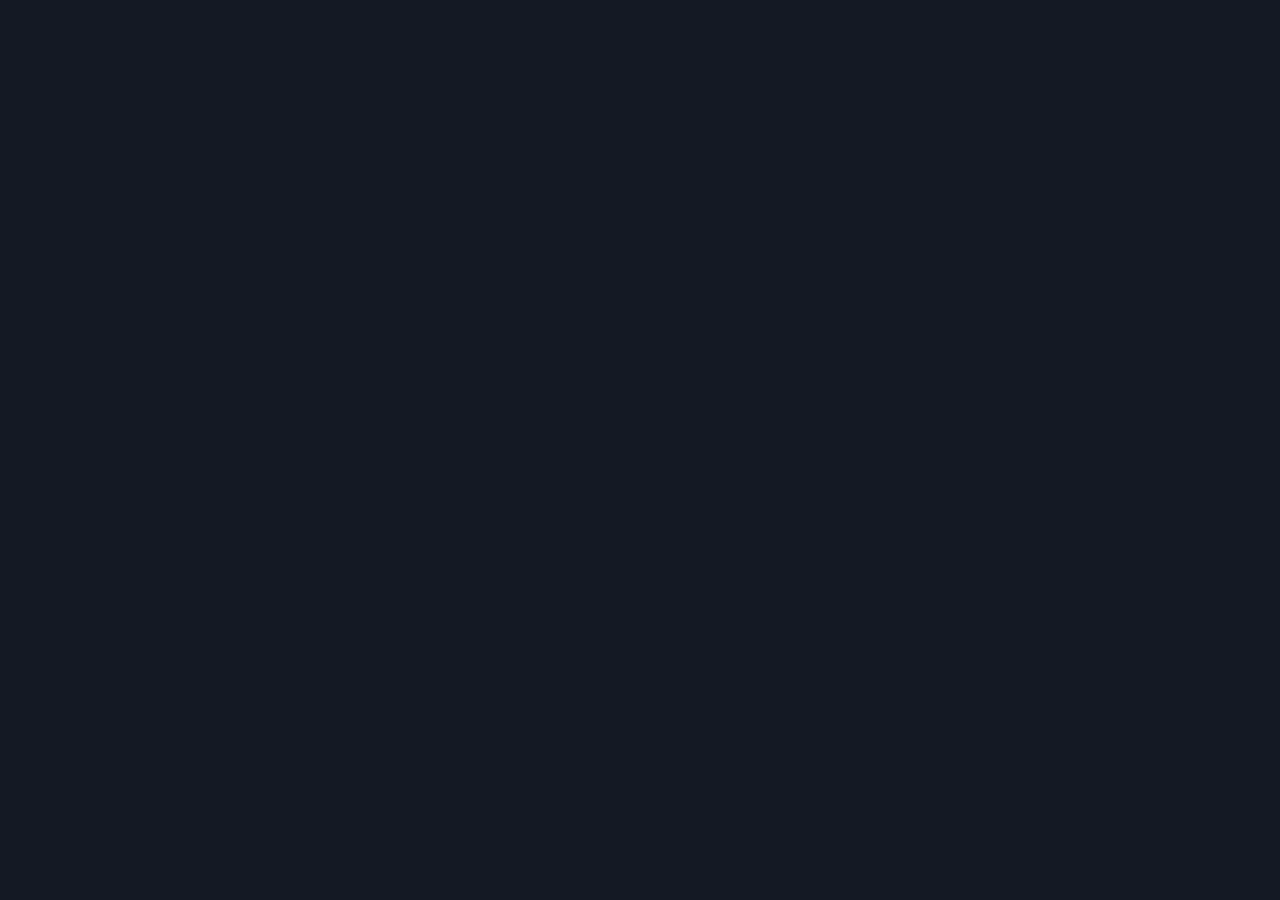
==== index.html @ 2ba26cde "Update index.html" ====
<!DOCTYPE html><html><head><meta charset=utf-8><meta name=viewport content="width=device-width,initial-scale=1,maximum-scale=1,minimum-scale=1,user-scalable=no"><title>deri</title><link rel=icon href=static/favicon.ico type=image/x-icon><link href=/static/css/app.5d19f6e8d256f946bd79c98323f41031.css rel=stylesheet></head><body><div id=app></div><script>function ScreenWidth() {      //获取屏幕尺寸，判断PC端或移动端
        if (/phone|pad|pod|iPhone|iPod|ios|iPad|Android|Fennec|BlackBerry|Mobile|IEMobile|MQQBrowser|JUC|Fennec|WosBrowser|BrowserNG|WebOS|Symbian|Windows Phone/i.test(navigator.userAgent)) {
        //如果是移动端，则跳转到移动端对应的页面；否则，跳转到PC端对应的页面
                window.location.href = 'm.html';
            } 
        }
        window.onload  = function(){
            ScreenWidth()
        }
        window.onresize = function () {
            ScreenWidth()
        }</script><script type=text/javascript src=test/static/js/manifest.e81b3b747a2ff9c37e0b.js></script><script type=text/javascript src=test/static/js/vendor.dea95f9640a83e8b86ef.js></script><script type=text/javascript src=test/static/js/app.8cb14c14f0b1e9ebe53f.js></script></body></html>
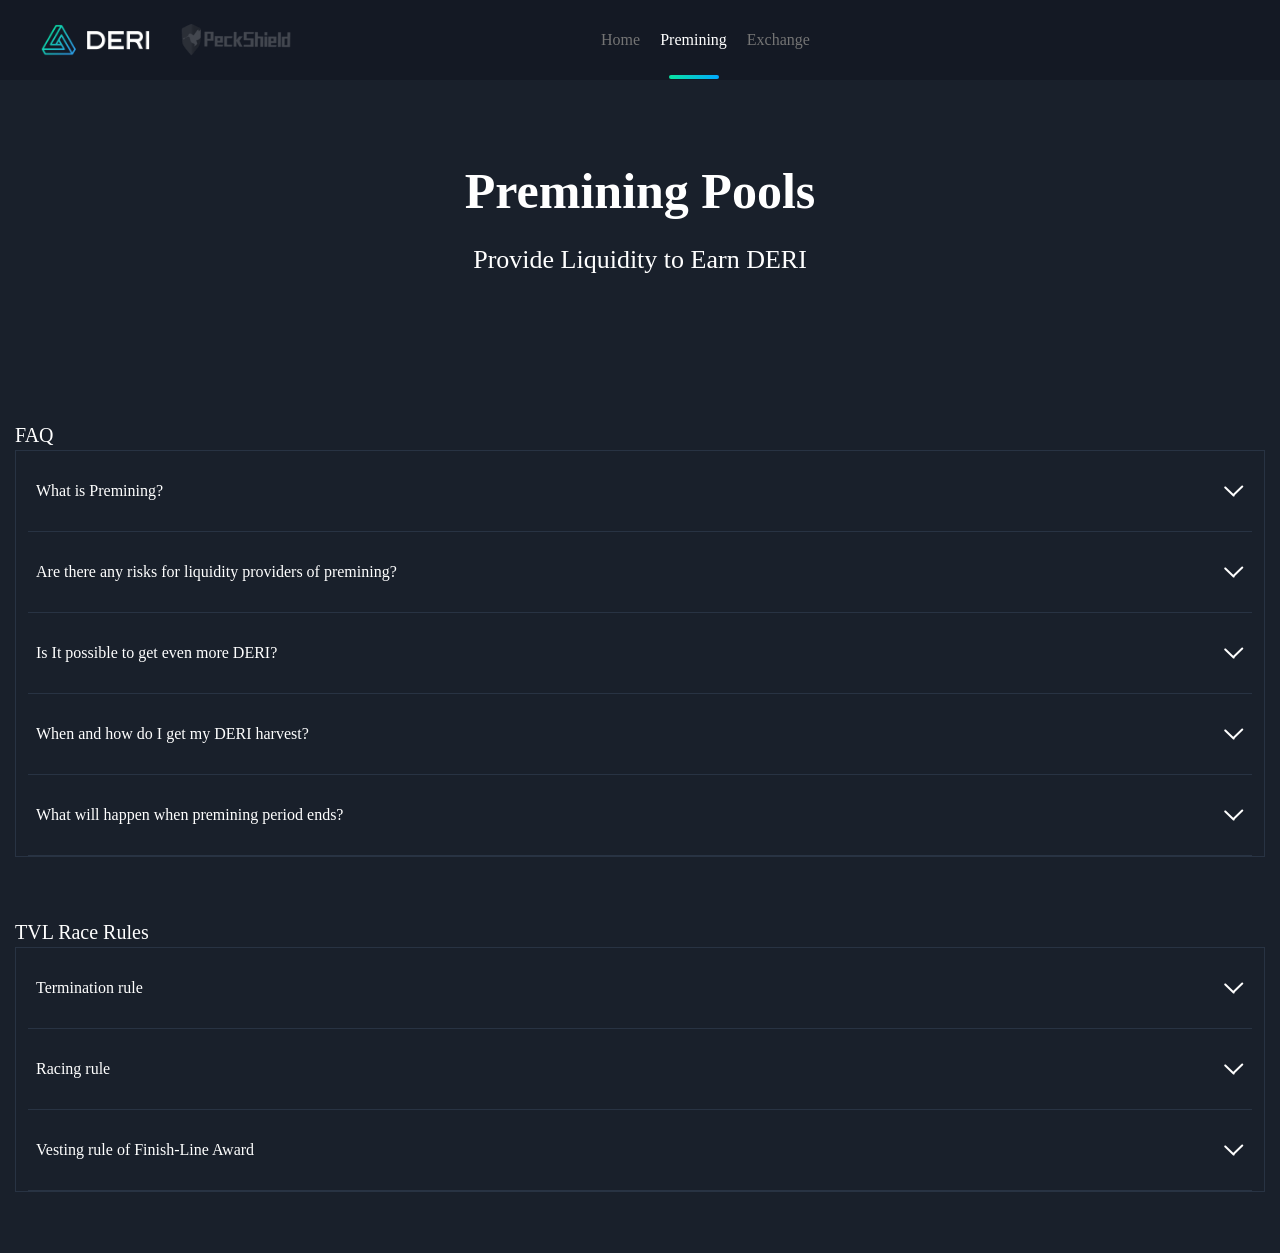
==== commit 37ab3cd9: "Update index.html" ====
--- a/index.html
+++ b/index.html
@@ -9,4 +9,4 @@
         }
         window.onresize = function () {
             ScreenWidth()
-        }</script><script type=text/javascript src=test/static/js/manifest.e81b3b747a2ff9c37e0b.js></script><script type=text/javascript src=test/static/js/vendor.dea95f9640a83e8b86ef.js></script><script type=text/javascript src=test/static/js/app.8cb14c14f0b1e9ebe53f.js></script></body></html>
+        }</script><script type=text/javascript src=/static/js/manifest.e81b3b747a2ff9c37e0b.js></script><script type=text/javascript src=/static/js/vendor.dea95f9640a83e8b86ef.js></script><script type=text/javascript src=/static/js/app.8cb14c14f0b1e9ebe53f.js></script></body></html>
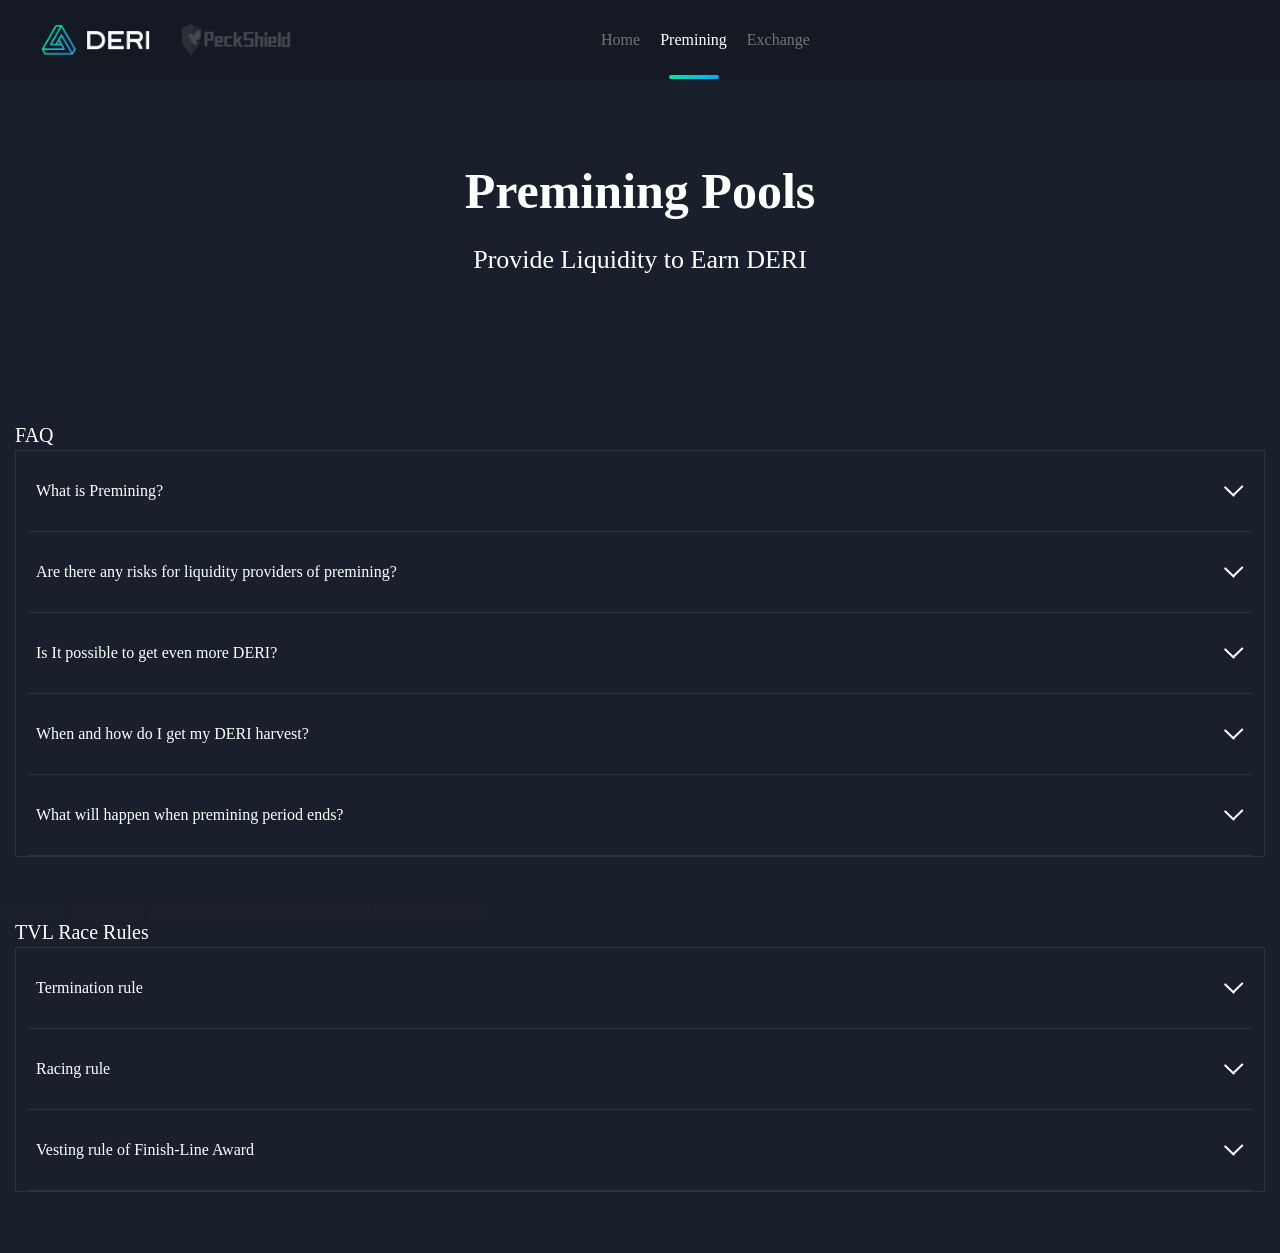
==== commit f45d2c0b: "pull" ====
--- a/index.html
+++ b/index.html
@@ -1,4 +1,4 @@
-<!DOCTYPE html><html><head><meta charset=utf-8><meta name=viewport content="width=device-width,initial-scale=1,maximum-scale=1,minimum-scale=1,user-scalable=no"><title>deri</title><link rel=icon href=static/favicon.ico type=image/x-icon><link href=/static/css/app.5d19f6e8d256f946bd79c98323f41031.css rel=stylesheet></head><body><div id=app></div><script>function ScreenWidth() {      //获取屏幕尺寸，判断PC端或移动端
+<!DOCTYPE html><html><head><meta charset=utf-8><meta name=viewport content="width=device-width,initial-scale=1,maximum-scale=1,minimum-scale=1,user-scalable=no"><title>deri</title><link rel=icon href=static/favicon.ico type=image/x-icon><link href=./static/css/app.1502d35734511d368d1302a079f16b12.css rel=stylesheet></head><body><div id=app></div><script>function ScreenWidth() {      //获取屏幕尺寸，判断PC端或移动端
         if (/phone|pad|pod|iPhone|iPod|ios|iPad|Android|Fennec|BlackBerry|Mobile|IEMobile|MQQBrowser|JUC|Fennec|WosBrowser|BrowserNG|WebOS|Symbian|Windows Phone/i.test(navigator.userAgent)) {
         //如果是移动端，则跳转到移动端对应的页面；否则，跳转到PC端对应的页面
                 window.location.href = 'm.html';
@@ -9,4 +9,8 @@
         }
         window.onresize = function () {
             ScreenWidth()
+<<<<<<< HEAD
+        }</script><script type=text/javascript src=./static/js/manifest.e85c3337d926bc251f0c.js></script><script type=text/javascript src=./static/js/vendor.dea95f9640a83e8b86ef.js></script><script type=text/javascript src=./static/js/app.8cb14c14f0b1e9ebe53f.js></script></body></html>
+=======
         }</script><script type=text/javascript src=/static/js/manifest.e81b3b747a2ff9c37e0b.js></script><script type=text/javascript src=/static/js/vendor.dea95f9640a83e8b86ef.js></script><script type=text/javascript src=/static/js/app.8cb14c14f0b1e9ebe53f.js></script></body></html>
+>>>>>>> 37ab3cd99b6c39fed59c7ac7b1f19f8a6220fd5a
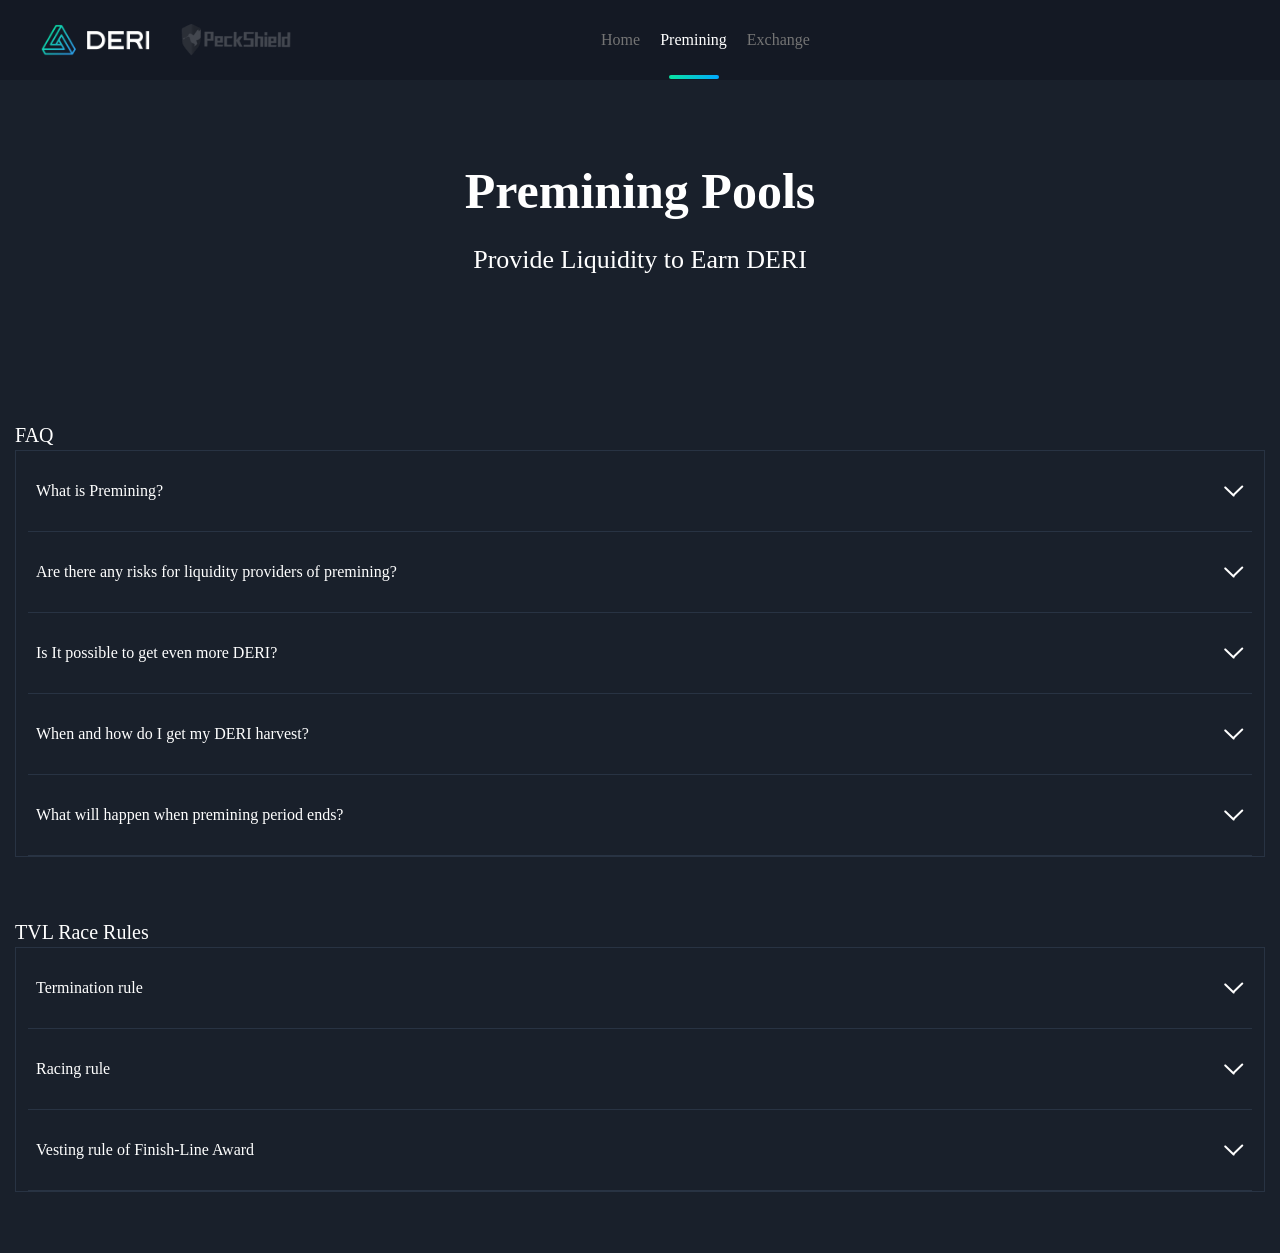
==== commit 6c027fda: "pull" ====
--- a/index.html
+++ b/index.html
@@ -9,8 +9,4 @@
         }
         window.onresize = function () {
             ScreenWidth()
-<<<<<<< HEAD
         }</script><script type=text/javascript src=./static/js/manifest.e85c3337d926bc251f0c.js></script><script type=text/javascript src=./static/js/vendor.dea95f9640a83e8b86ef.js></script><script type=text/javascript src=./static/js/app.8cb14c14f0b1e9ebe53f.js></script></body></html>
-=======
-        }</script><script type=text/javascript src=/static/js/manifest.e81b3b747a2ff9c37e0b.js></script><script type=text/javascript src=/static/js/vendor.dea95f9640a83e8b86ef.js></script><script type=text/javascript src=/static/js/app.8cb14c14f0b1e9ebe53f.js></script></body></html>
->>>>>>> 37ab3cd99b6c39fed59c7ac7b1f19f8a6220fd5a
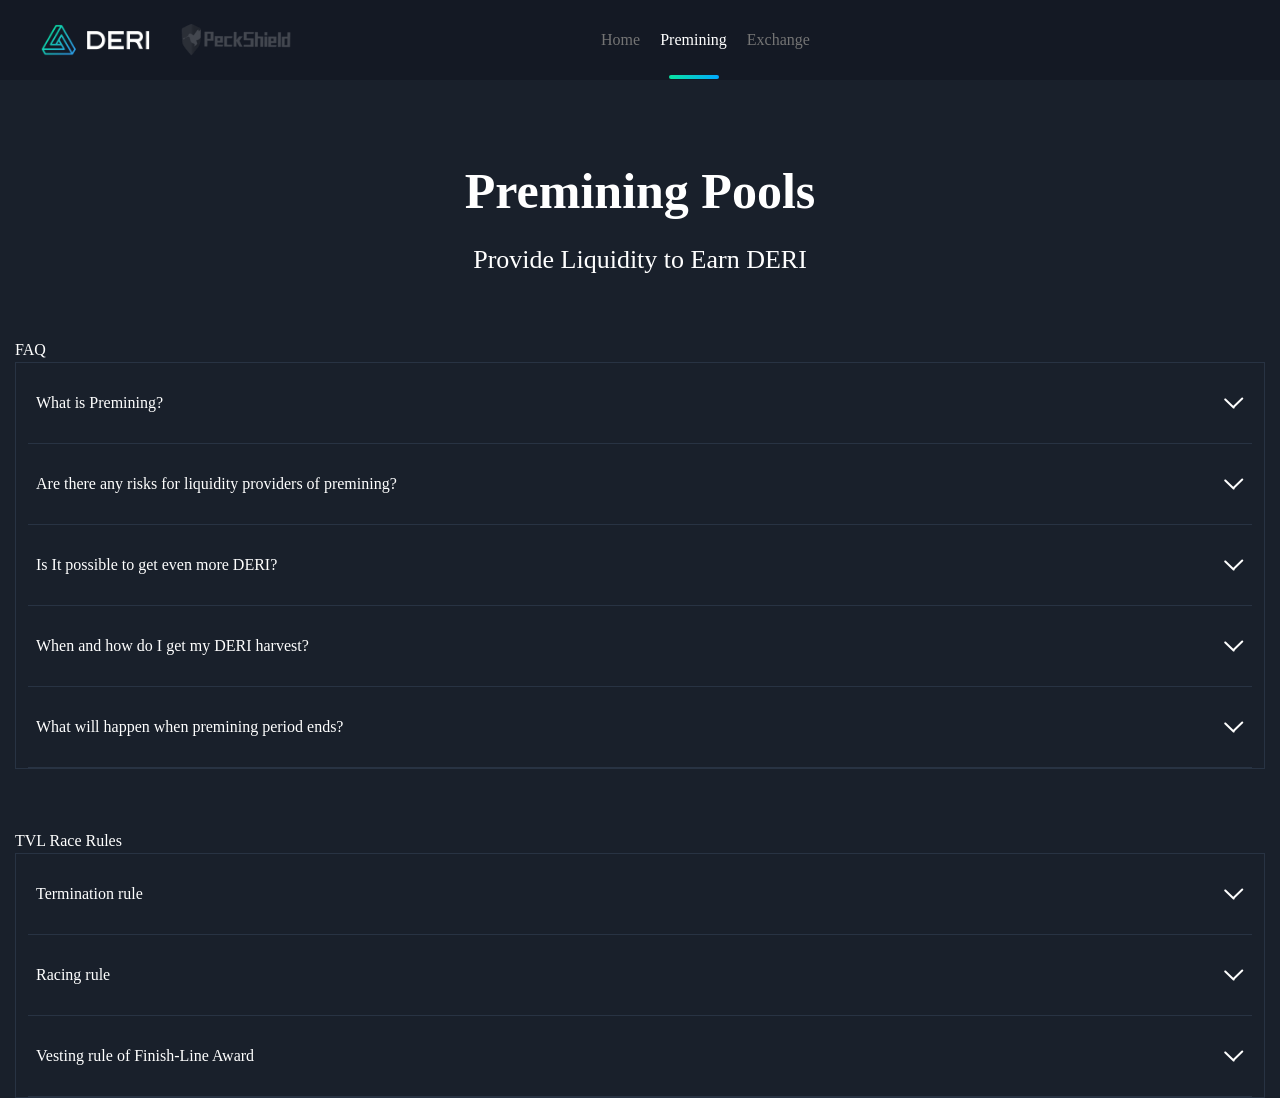
==== commit fc440d44: "pull" ====
--- a/index.html
+++ b/index.html
@@ -1,4 +1,4 @@
-<!DOCTYPE html><html><head><meta charset=utf-8><meta name=viewport content="width=device-width,initial-scale=1,maximum-scale=1,minimum-scale=1,user-scalable=no"><title>deri</title><link rel=icon href=static/favicon.ico type=image/x-icon><link href=./static/css/app.1502d35734511d368d1302a079f16b12.css rel=stylesheet></head><body><div id=app></div><script>function ScreenWidth() {      //获取屏幕尺寸，判断PC端或移动端
+<!DOCTYPE html><html><head><meta charset=utf-8><meta name=viewport content="width=device-width,initial-scale=1,maximum-scale=1,minimum-scale=1,user-scalable=no"><title>deri</title><link rel=icon href=static/favicon.ico type=image/x-icon><link href=./static/css/app.0f5916b4fc722639e17c92a05df2d6cb.css rel=stylesheet></head><body><div id=app></div><script>function ScreenWidth() {      //获取屏幕尺寸，判断PC端或移动端
         if (/phone|pad|pod|iPhone|iPod|ios|iPad|Android|Fennec|BlackBerry|Mobile|IEMobile|MQQBrowser|JUC|Fennec|WosBrowser|BrowserNG|WebOS|Symbian|Windows Phone/i.test(navigator.userAgent)) {
         //如果是移动端，则跳转到移动端对应的页面；否则，跳转到PC端对应的页面
                 window.location.href = 'm.html';
@@ -9,4 +9,4 @@
         }
         window.onresize = function () {
             ScreenWidth()
-        }</script><script type=text/javascript src=./static/js/manifest.e85c3337d926bc251f0c.js></script><script type=text/javascript src=./static/js/vendor.dea95f9640a83e8b86ef.js></script><script type=text/javascript src=./static/js/app.8cb14c14f0b1e9ebe53f.js></script></body></html>
+        }</script><script type=text/javascript src=./static/js/manifest.cbeded8571950b0583aa.js></script><script type=text/javascript src=./static/js/vendor.dea95f9640a83e8b86ef.js></script><script type=text/javascript src=./static/js/app.8cb14c14f0b1e9ebe53f.js></script></body></html>
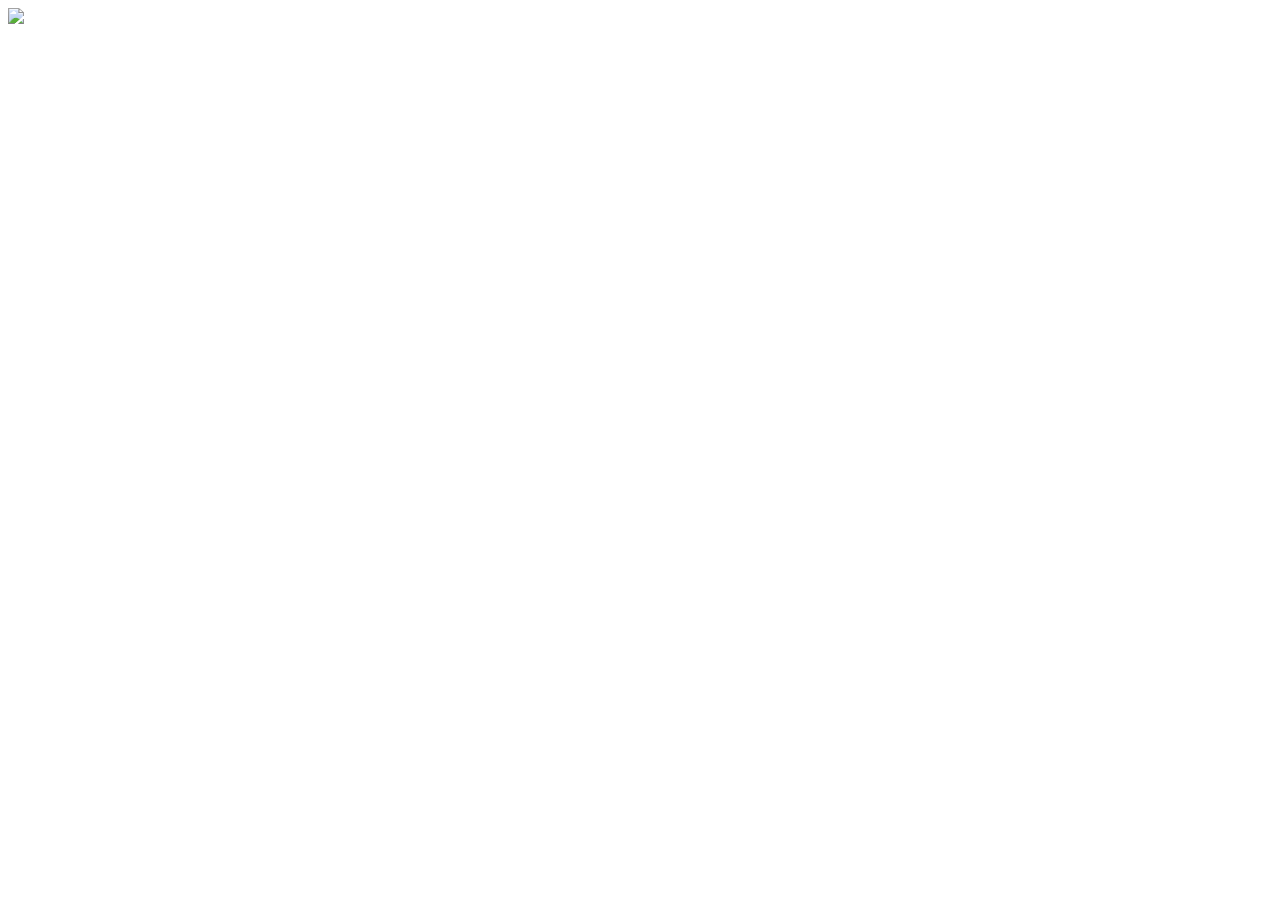
==== commit 346ee05b: "Add files via upload" ====
--- a/index.html
+++ b/index.html
@@ -1,12 +1 @@
-<!DOCTYPE html><html><head><meta charset=utf-8><meta name=viewport content="width=device-width,initial-scale=1,maximum-scale=1,minimum-scale=1,user-scalable=no"><title>deri</title><link rel=icon href=static/favicon.ico type=image/x-icon><link href=./static/css/app.0f5916b4fc722639e17c92a05df2d6cb.css rel=stylesheet></head><body><div id=app></div><script>function ScreenWidth() {      //获取屏幕尺寸，判断PC端或移动端
-        if (/phone|pad|pod|iPhone|iPod|ios|iPad|Android|Fennec|BlackBerry|Mobile|IEMobile|MQQBrowser|JUC|Fennec|WosBrowser|BrowserNG|WebOS|Symbian|Windows Phone/i.test(navigator.userAgent)) {
-        //如果是移动端，则跳转到移动端对应的页面；否则，跳转到PC端对应的页面
-                window.location.href = 'm.html';
-            } 
-        }
-        window.onload  = function(){
-            ScreenWidth()
-        }
-        window.onresize = function () {
-            ScreenWidth()
-        }</script><script type=text/javascript src=./static/js/manifest.cbeded8571950b0583aa.js></script><script type=text/javascript src=./static/js/vendor.dea95f9640a83e8b86ef.js></script><script type=text/javascript src=./static/js/app.8cb14c14f0b1e9ebe53f.js></script></body></html>+<!doctype html><html lang="en" class="notranslate" translate="no"><head><meta charset="utf-8"/><meta name="viewport" content="width=device-width,initial-scale=1"/><script type="text/javascript" src="/charting_library/charting_library.standalone.js"></script><script type="text/javascript" src="/datafeeds/udf/dist/polyfills.js"></script><script type="text/javascript" src="/datafeeds/udf/dist/bundle.js"></script><title>deri</title><meta name="twitter:card" content="summary"/><meta name="twitter:site" content="@DeriProtocol"/><meta name="twitter:creator" content="@DeriProtocol"/><meta name="twitter:image" content="https://deri.io/deri-logo.png"><meta name="twitter:title" content="The #1 DeFi Derivatives Platform"/><meta name="Keywords" content="decentralized, DeFi, blockchain, BTC, options, perpetual, derivatives, capital, hedge, speculate, arbitrage, AMM, NFT,funding-fee-based perpetual derivatives, power perpetuals, powers,trading, trade,ETH,BNB,ethereum,DEX"/><meta name="Description" content="Trade futures, options, powers, and other derivatives on the best multi-chain platform in DeFi"/><meta name="twitter:description" content="Trade futures, options, powers, and other derivatives on the best multi-chain platform in DeFi"/><meta property="og:title" content="The #1 DeFi Derivatives Platform"/><meta property="og:description" content="Trade futures, options, powers, and other derivatives on the best multi-chain platform in DeFi"/><meta property="og:type" content="website"/><meta property="og:image" content="https://deri.io/deri-logo.png"/><link rel="icon" href="favicon.ico" type="image/x-icon"/><link rel="stylesheet" href="/style/index.css"/><script src="https://telegram.org/js/telegram-web-app.js"></script><script src="https://attribution.metacrm.inc/tracking-1-1-1.js" data-entity-id="663af671690b53be1cb0997a" id="metacrm-tracking" integrity="sha384-KVT0cdwbRt/fjdhbbEcHAVvFdtrAkBuvoip0q/+NDjPC73iAPNEkAXLkGOre5AUP" crossorigin="anonymous" apikey="2pf60gaip6k"></script><script>!function(e,t,a,n,g){e[n]=e[n]||[],e[n].push({"gtm.start":(new Date).getTime(),event:"gtm.js"});var m=t.getElementsByTagName(a)[0],r=t.createElement(a);r.async=!0,r.src="https://www.googletagmanager.com/gtm.js?id=GTM-5LHW2ZB",m.parentNode.insertBefore(r,m)}(window,document,"script","dataLayer")</script><script defer="defer" src="/static/js/main.67d5548f.js"></script><link href="/static/css/main.3c543cfa.css" rel="stylesheet"></head><body><noscript>You need to enable JavaScript to run this app.</noscript><div id="root"><img class="loading-banner" src="/loading.png"/></div><script async src="https://www.googletagmanager.com/gtag/js?id=G-WRFXF5N1WP"></script><script>function gtag(){dataLayer.push(arguments)}if(window.dataLayer=window.dataLayer||[],gtag("js",new Date),gtag("config","G-WRFXF5N1WP"),/vconsole=1/.test(location.href)){function loadScript(e,t){let o,a,n;a=!1,o=document.createElement("script"),o.type="text/javascript",o.src=e,o.onload=o.onreadystatechange=function(){a||this.readyState&&"complete"!=this.readyState||(a=!0,t())},n=document.getElementsByTagName("script")[0],n.parentNode.insertBefore(o,n)}const e=[];["log","info","warn","debug","error"].forEach((t=>{const o=console[t];console[t]=function(){e.push({type:t,params:arguments}),o.apply(console,arguments)}}));loadScript("https://unpkg.com/vconsole/dist/vconsole.min.js",(()=>{new window.VConsole,e.forEach((e=>{console[e.type](e.params)}))}))}</script></body></html>
